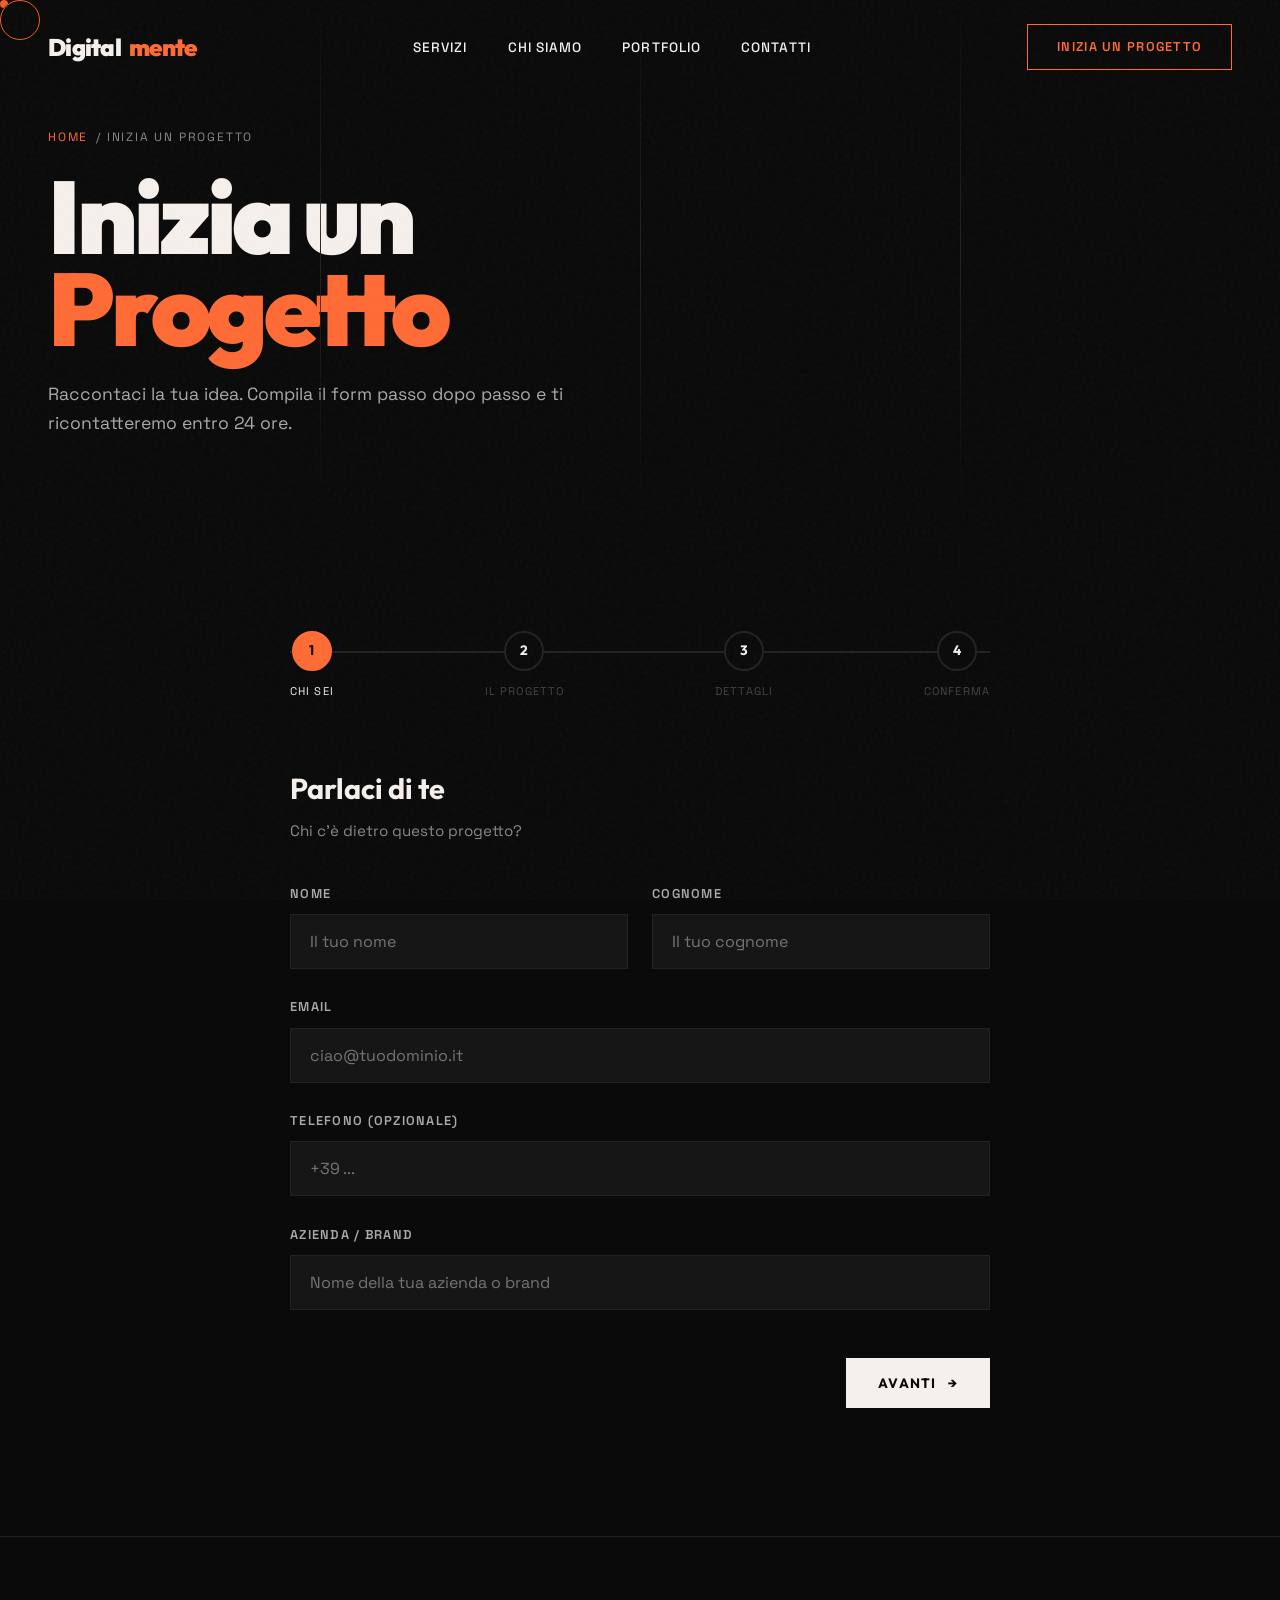
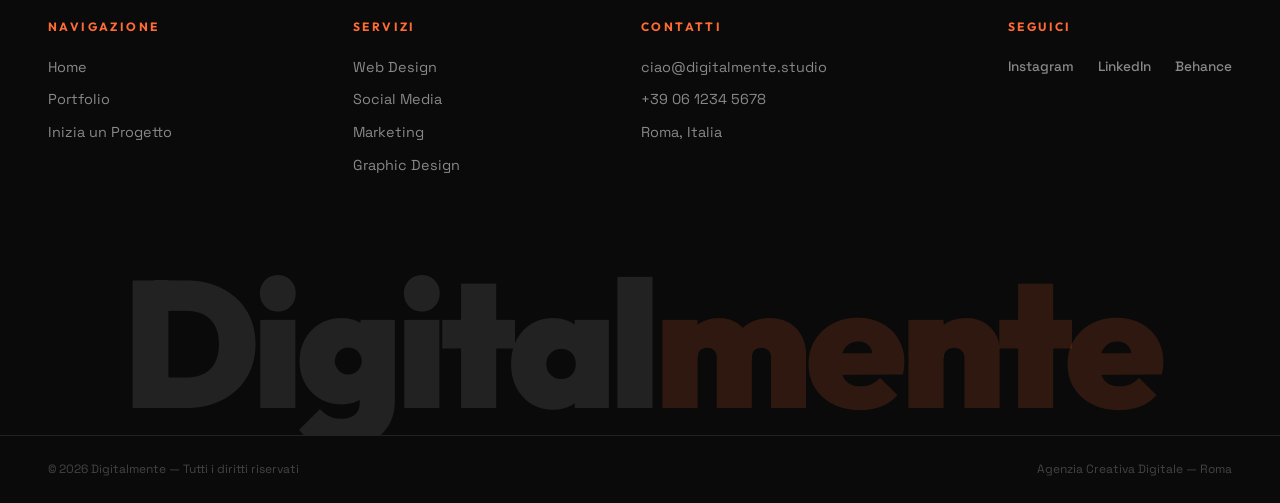
==== inizia-progetto.html @ ca7d23b8 "✨ Digitalmente — Sito completo agenzia creativa digitale - Homepage con hero animato, servizi, chi s" ====
<!DOCTYPE html>
<html lang="it">
<head>
  <meta charset="UTF-8">
  <meta name="viewport" content="width=device-width, initial-scale=1.0">
  <title>Inizia un Progetto — Digitalmente</title>
  <meta name="description" content="Raccontaci la tua idea e trasformiamola insieme in un progetto digitale straordinario. Compila il form e ti ricontatteremo.">
  <link rel="icon" type="image/svg+xml" href="data:image/svg+xml,%3Csvg xmlns='http://www.w3.org/2000/svg' viewBox='0 0 32 32'%3E%3Crect width='32' height='32' rx='6' fill='%23FF6B35'/%3E%3Ctext x='50%25' y='55%25' dominant-baseline='middle' text-anchor='middle' fill='white' font-family='sans-serif' font-weight='900' font-size='20'%3ED%3C/text%3E%3C/svg%3E">
  <link rel="stylesheet" href="style.css">
</head>
<body>
  <div class="grain-overlay"></div>
  <div class="cursor-dot" id="cursorDot"></div>
  <div class="cursor-outline" id="cursorOutline"></div>

  <!-- Navigation -->
  <nav class="nav" id="nav">
    <a href="index.html" class="nav-logo">Digital<span class="accent">mente</span></a>
    <ul class="nav-links">
      <li><a href="index.html#servizi" data-hover>Servizi</a></li>
      <li><a href="index.html#chi-siamo" data-hover>Chi Siamo</a></li>
      <li><a href="portfolio.html" data-hover>Portfolio</a></li>
      <li><a href="index.html#contatti" data-hover>Contatti</a></li>
    </ul>
    <a href="inizia-progetto.html" class="nav-cta" data-hover>Inizia un progetto</a>
    <button class="menu-toggle" id="menuToggle" aria-label="Menu"><span></span><span></span><span></span></button>
  </nav>
  <div class="mobile-menu" id="mobileMenu">
    <a href="index.html">Home</a>
    <a href="index.html#servizi">Servizi</a>
    <a href="portfolio.html">Portfolio</a>
    <a href="index.html#contatti">Contatti</a>
  </div>

  <!-- Page Hero -->
  <section class="page-hero">
    <div class="hero-bg-line"></div>
    <div class="hero-bg-line"></div>
    <div class="hero-bg-line"></div>
    <div class="breadcrumb"><a href="index.html">Home</a> / Inizia un Progetto</div>
    <h1 class="page-hero-title">Inizia un<br><span class="accent-text">Progetto</span></h1>
    <p class="page-hero-subtitle">Raccontaci la tua idea. Compila il form passo dopo passo e ti ricontatteremo entro 24 ore.</p>
  </section>

  <!-- Multi-Step Form -->
  <section class="section">
    <div class="form-container">
      <div class="form-progress" id="formProgress">
        <div class="form-progress-fill" id="progressFill" style="width: 0%"></div>
        <div class="progress-step active" data-step="1">
          <div class="progress-dot">1</div>
          <span class="progress-label">Chi sei</span>
        </div>
        <div class="progress-step" data-step="2">
          <div class="progress-dot">2</div>
          <span class="progress-label">Il progetto</span>
        </div>
        <div class="progress-step" data-step="3">
          <div class="progress-dot">3</div>
          <span class="progress-label">Dettagli</span>
        </div>
        <div class="progress-step" data-step="4">
          <div class="progress-dot">4</div>
          <span class="progress-label">Conferma</span>
        </div>
      </div>

      <!-- Step 1: Chi sei -->
      <div class="form-step active" id="step1">
        <h3>Parlaci di te</h3>
        <p class="form-subtitle">Chi c'è dietro questo progetto?</p>
        <div class="form-row">
          <div class="form-group">
            <label for="nome">Nome</label>
            <input type="text" id="nome" placeholder="Il tuo nome">
          </div>
          <div class="form-group">
            <label for="cognome">Cognome</label>
            <input type="text" id="cognome" placeholder="Il tuo cognome">
          </div>
        </div>
        <div class="form-group">
          <label for="email">Email</label>
          <input type="email" id="email" placeholder="ciao@tuodominio.it">
        </div>
        <div class="form-group">
          <label for="telefono">Telefono (opzionale)</label>
          <input type="tel" id="telefono" placeholder="+39 ...">
        </div>
        <div class="form-group">
          <label for="azienda">Azienda / Brand</label>
          <input type="text" id="azienda" placeholder="Nome della tua azienda o brand">
        </div>
        <div class="form-nav">
          <button class="btn-next" onclick="nextStep(2)">Avanti <span>→</span></button>
        </div>
      </div>

      <!-- Step 2: Il Progetto -->
      <div class="form-step" id="step2">
        <h3>Cosa ti serve?</h3>
        <p class="form-subtitle">Seleziona i servizi che ti interessano</p>
        <div class="service-options">
          <div class="service-option">
            <input type="checkbox" id="svc-web" name="servizi" value="web">
            <label for="svc-web" class="service-option-label"><span class="check-icon">✓</span> Sito Web</label>
          </div>
          <div class="service-option">
            <input type="checkbox" id="svc-social" name="servizi" value="social">
            <label for="svc-social" class="service-option-label"><span class="check-icon">✓</span> Social Media</label>
          </div>
          <div class="service-option">
            <input type="checkbox" id="svc-marketing" name="servizi" value="marketing">
            <label for="svc-marketing" class="service-option-label"><span class="check-icon">✓</span> Marketing Online</label>
          </div>
          <div class="service-option">
            <input type="checkbox" id="svc-design" name="servizi" value="design">
            <label for="svc-design" class="service-option-label"><span class="check-icon">✓</span> Graphic Design</label>
          </div>
        </div>
        <div class="form-group" style="margin-top: 2rem;">
          <label for="budget">Budget indicativo</label>
          <select id="budget">
            <option value="">Seleziona un range</option>
            <option value="small">€1.000 — €3.000</option>
            <option value="medium">€3.000 — €8.000</option>
            <option value="large">€8.000 — €15.000</option>
            <option value="enterprise">€15.000+</option>
          </select>
        </div>
        <div class="form-nav">
          <button class="btn-prev" onclick="prevStep(1)"><span>←</span> Indietro</button>
          <button class="btn-next" onclick="nextStep(3)">Avanti <span>→</span></button>
        </div>
      </div>

      <!-- Step 3: Dettagli -->
      <div class="form-step" id="step3">
        <h3>Raccontaci di più</h3>
        <p class="form-subtitle">Descrivici la tua visione</p>
        <div class="form-group">
          <label for="descrizione">Descrizione del progetto</label>
          <textarea id="descrizione" placeholder="Raccontaci la tua idea, i tuoi obiettivi e qualsiasi dettaglio utile..."></textarea>
        </div>
        <div class="form-group">
          <label for="tempistiche">Tempistiche desiderate</label>
          <select id="tempistiche">
            <option value="">Seleziona</option>
            <option value="urgent">Urgente (entro 2 settimane)</option>
            <option value="normal">Standard (1-2 mesi)</option>
            <option value="flexible">Flessibile (3+ mesi)</option>
          </select>
        </div>
        <div class="form-group">
          <label for="riferimenti">Link di riferimento o ispirazioni (opzionale)</label>
          <input type="text" id="riferimenti" placeholder="https://esempio.com">
        </div>
        <div class="form-nav">
          <button class="btn-prev" onclick="prevStep(2)"><span>←</span> Indietro</button>
          <button class="btn-next" onclick="nextStep(4)">Avanti <span>→</span></button>
        </div>
      </div>

      <!-- Step 4: Conferma -->
      <div class="form-step" id="step4">
        <h3>Tutto pronto!</h3>
        <p class="form-subtitle">Controlla i dati e invia la tua richiesta</p>
        <div id="riepilogo" style="background: var(--black-card); border: 1px solid var(--black-border); padding: 2rem; margin-bottom: 2rem;">
          <p style="color: var(--gray-light); line-height: 1.8;" id="riepilogoContent">I dati del tuo progetto appariranno qui...</p>
        </div>
        <div class="form-nav">
          <button class="btn-prev" onclick="prevStep(3)"><span>←</span> Indietro</button>
          <button class="btn-submit" onclick="submitForm()">Invia richiesta <span>→</span></button>
        </div>
      </div>

      <!-- Success -->
      <div class="form-success" id="formSuccess">
        <div class="success-icon">✓</div>
        <h3>Richiesta inviata!</h3>
        <p>Grazie per averci contattato. Il nostro team ti risponderà entro 24 ore.</p>
        <a href="index.html" class="contact-cta" style="margin-top: 2rem; display: inline-flex;" data-hover>
          <span>Torna alla home</span>
        </a>
      </div>
    </div>
  </section>

  <!-- Footer -->
  <footer class="footer">
    <div class="footer-top">
      <div class="footer-col"><h4>Navigazione</h4><a href="index.html">Home</a><a href="portfolio.html">Portfolio</a><a href="inizia-progetto.html">Inizia un Progetto</a></div>
      <div class="footer-col"><h4>Servizi</h4><a href="servizi/web-design.html">Web Design</a><a href="servizi/social-media.html">Social Media</a><a href="servizi/marketing.html">Marketing</a><a href="servizi/graphic-design.html">Graphic Design</a></div>
      <div class="footer-col"><h4>Contatti</h4><p>ciao@digitalmente.studio</p><p>+39 06 1234 5678</p><p>Roma, Italia</p></div>
      <div class="footer-col"><h4>Seguici</h4><div class="footer-social"><a href="#">Instagram</a><a href="#">LinkedIn</a><a href="#">Behance</a></div></div>
    </div>
    <div class="footer-wordmark">Digital<span class="accent">mente</span></div>
    <div class="footer-bottom"><span>© 2026 Digitalmente — Tutti i diritti riservati</span><span>Agenzia Creativa Digitale — Roma</span></div>
  </footer>

  <script src="main.js"></script>
  <script>
    // Multi-step form logic
    let currentStep = 1;
    const totalSteps = 4;

    function nextStep(step) {
      document.getElementById('step' + currentStep).classList.remove('active');
      document.getElementById('step' + step).classList.add('active');
      currentStep = step;
      updateProgress();
      if (step === 4) buildRiepilogo();
    }
    function prevStep(step) {
      document.getElementById('step' + currentStep).classList.remove('active');
      document.getElementById('step' + step).classList.add('active');
      currentStep = step;
      updateProgress();
    }
    function updateProgress() {
      const fill = ((currentStep - 1) / (totalSteps - 1)) * 100;
      document.getElementById('progressFill').style.width = fill + '%';
      document.querySelectorAll('.progress-step').forEach(s => {
        const n = parseInt(s.dataset.step);
        s.classList.remove('active', 'completed');
        if (n === currentStep) s.classList.add('active');
        if (n < currentStep) s.classList.add('completed');
      });
    }
    function buildRiepilogo() {
      const nome = document.getElementById('nome').value || '—';
      const cognome = document.getElementById('cognome').value || '—';
      const email = document.getElementById('email').value || '—';
      const azienda = document.getElementById('azienda').value || '—';
      const servizi = [...document.querySelectorAll('input[name="servizi"]:checked')].map(c => c.nextElementSibling.textContent.trim()).join(', ') || '—';
      const budget = document.getElementById('budget').selectedOptions[0]?.text || '—';
      const desc = document.getElementById('descrizione').value || '—';
      document.getElementById('riepilogoContent').innerHTML = `
        <strong style="color:var(--accent)">Nome:</strong> ${nome} ${cognome}<br>
        <strong style="color:var(--accent)">Email:</strong> ${email}<br>
        <strong style="color:var(--accent)">Azienda:</strong> ${azienda}<br>
        <strong style="color:var(--accent)">Servizi:</strong> ${servizi}<br>
        <strong style="color:var(--accent)">Budget:</strong> ${budget}<br>
        <strong style="color:var(--accent)">Descrizione:</strong> ${desc}
      `;
    }
    function submitForm() {
      document.querySelectorAll('.form-step').forEach(s => s.classList.remove('active'));
      document.querySelector('.form-progress').style.display = 'none';
      document.getElementById('formSuccess').classList.add('active');
    }
  </script>
</body>
</html>
---- style.css ----
/* ============================================
   DIGITALMENTE — Design System
   Maximalist Editorial × Tech Studio
   ============================================ */

@import url('https://fonts.googleapis.com/css2?family=Space+Grotesk:wght@300;400;500;600;700&family=Outfit:wght@100;200;300;400;500;600;700;800;900&family=Inter:wght@300;400;500;600&display=swap');

/* --- Custom Properties --- */
:root {
  --black: #0a0a0a;
  --black-light: #111111;
  --black-card: #161616;
  --black-border: #222222;
  --white: #f5f0eb;
  --white-pure: #ffffff;
  --gray: #888888;
  --gray-light: #aaaaaa;
  --gray-dark: #444444;
  --accent: #FF6B35;
  --accent-glow: #FF8C5A;
  --accent-deep: #E55A2B;
  --coral: #FF6B6B;
  --electric-blue: #4361EE;
  --amber: #FFB347;
  --font-display: 'Outfit', sans-serif;
  --font-body: 'Space Grotesk', sans-serif;
  --font-mono: 'Inter', sans-serif;
  --ease-out-expo: cubic-bezier(0.16, 1, 0.3, 1);
  --ease-out-quart: cubic-bezier(0.25, 1, 0.5, 1);
}

/* --- Reset & Base --- */
*, *::before, *::after { margin: 0; padding: 0; box-sizing: border-box; }

html {
  scroll-behavior: smooth;
  scrollbar-width: thin;
  scrollbar-color: var(--accent) var(--black);
  overflow-x: hidden;
}

body {
  font-family: var(--font-body);
  background: var(--black);
  color: var(--white);
  line-height: 1.6;
  overflow-x: hidden;
  cursor: default;
  -webkit-font-smoothing: antialiased;
  -moz-osx-font-smoothing: grayscale;
}

::-webkit-scrollbar { width: 6px; }
::-webkit-scrollbar-track { background: var(--black); }
::-webkit-scrollbar-thumb { background: var(--accent); border-radius: 3px; }

a { color: inherit; text-decoration: none; }
img { max-width: 100%; display: block; }
button { font-family: inherit; cursor: pointer; border: none; background: none; color: inherit; }

/* --- Custom Cursor --- */
.cursor-dot {
  width: 8px; height: 8px;
  background: var(--accent);
  border-radius: 50%;
  position: fixed; top: 0; left: 0;
  pointer-events: none;
  z-index: 10000;
  mix-blend-mode: difference;
  transition: transform 0.15s var(--ease-out-expo);
}
.cursor-outline {
  width: 40px; height: 40px;
  border: 1.5px solid var(--accent);
  border-radius: 50%;
  position: fixed; top: 0; left: 0;
  pointer-events: none;
  z-index: 10000;
  mix-blend-mode: difference;
  transition: transform 0.3s var(--ease-out-expo), width 0.3s, height 0.3s, border-color 0.3s;
}
.cursor-outline.hovering {
  width: 60px; height: 60px;
  border-color: var(--accent-glow);
}

/* --- Grain Overlay --- */
.grain-overlay {
  position: fixed; inset: 0;
  pointer-events: none;
  z-index: 9999;
  opacity: 0.03;
  background-image: url("data:image/svg+xml,%3Csvg viewBox='0 0 256 256' xmlns='http://www.w3.org/2000/svg'%3E%3Cfilter id='n'%3E%3CfeTurbulence type='fractalNoise' baseFrequency='0.9' numOctaves='4' stitchTiles='stitch'/%3E%3C/filter%3E%3Crect width='100%25' height='100%25' filter='url(%23n)'/%3E%3C/svg%3E");
}

/* --- Loading Screen --- */
.loader {
  position: fixed; inset: 0;
  background: var(--black);
  z-index: 9998;
  display: flex;
  flex-direction: column;
  align-items: center;
  justify-content: center;
  transition: opacity 0.8s var(--ease-out-expo), visibility 0.8s;
}
.loader.hidden { opacity: 0; visibility: hidden; pointer-events: none; }
.loader-text {
  font-family: var(--font-display);
  font-size: clamp(2rem, 6vw, 5rem);
  font-weight: 900;
  letter-spacing: -0.03em;
  overflow: hidden;
}
.loader-text span {
  display: inline-block;
  transform: translateY(120%);
  animation: loaderReveal 0.6s var(--ease-out-expo) forwards;
}
@keyframes loaderReveal {
  to { transform: translateY(0); }
}
.loader-bar {
  width: 200px; height: 2px;
  background: var(--black-border);
  margin-top: 2rem;
  border-radius: 2px;
  overflow: hidden;
}
.loader-bar-fill {
  height: 100%;
  background: var(--accent);
  width: 0%;
  animation: loaderFill 2s var(--ease-out-expo) forwards;
}
@keyframes loaderFill { to { width: 100%; } }

/* --- Navigation --- */
.nav {
  position: fixed;
  top: 0; left: 0; right: 0;
  z-index: 1000;
  padding: 1.5rem 3rem;
  display: flex;
  align-items: center;
  justify-content: space-between;
  transition: background 0.4s, backdrop-filter 0.4s, padding 0.4s;
}
.nav.scrolled {
  background: rgba(10, 10, 10, 0.85);
  backdrop-filter: blur(20px);
  padding: 1rem 3rem;
  border-bottom: 1px solid var(--black-border);
}
.nav-logo {
  font-family: var(--font-display);
  font-weight: 900;
  font-size: 1.5rem;
  letter-spacing: -0.03em;
  display: flex;
  align-items: center;
  gap: 0.5rem;
}
.nav-logo .accent { color: var(--accent); }
.nav-links { display: flex; gap: 2.5rem; list-style: none; }
.nav-links a {
  font-size: 0.85rem;
  font-weight: 500;
  letter-spacing: 0.08em;
  text-transform: uppercase;
  position: relative;
  padding: 0.25rem 0;
  transition: color 0.3s;
}
.nav-links a::after {
  content: '';
  position: absolute;
  bottom: 0; left: 0;
  width: 0; height: 1.5px;
  background: var(--accent);
  transition: width 0.4s var(--ease-out-expo);
}
.nav-links a:hover { color: var(--accent); }
.nav-links a:hover::after { width: 100%; }

.nav-cta {
  font-size: 0.8rem;
  font-weight: 600;
  letter-spacing: 0.1em;
  text-transform: uppercase;
  padding: 0.75rem 1.8rem;
  border: 1.5px solid var(--accent);
  color: var(--accent);
  transition: all 0.4s var(--ease-out-expo);
}
.nav-cta:hover {
  background: var(--accent);
  color: var(--black);
}

/* Mobile Menu */
.menu-toggle {
  display: none;
  flex-direction: column;
  gap: 6px;
  z-index: 1001;
}
.menu-toggle span {
  width: 28px; height: 2px;
  background: var(--white);
  transition: all 0.4s var(--ease-out-expo);
}
.menu-toggle.active span:nth-child(1) { transform: rotate(45deg) translate(5px, 6px); }
.menu-toggle.active span:nth-child(2) { opacity: 0; }
.menu-toggle.active span:nth-child(3) { transform: rotate(-45deg) translate(5px, -6px); }

.mobile-menu {
  display: none;
  position: fixed; inset: 0;
  background: var(--black);
  z-index: 999;
  flex-direction: column;
  align-items: center;
  justify-content: center;
  gap: 2rem;
  opacity: 0;
  visibility: hidden;
  transition: all 0.5s var(--ease-out-expo);
}
.mobile-menu.active { opacity: 1; visibility: visible; }
.mobile-menu a {
  font-family: var(--font-display);
  font-size: 2.5rem;
  font-weight: 700;
  letter-spacing: -0.02em;
  transition: color 0.3s;
}
.mobile-menu a:hover { color: var(--accent); }

/* --- Hero Section --- */
.hero {
  min-height: 100vh;
  display: flex;
  flex-direction: column;
  justify-content: center;
  padding: 8rem 3rem 4rem;
  position: relative;
  overflow: hidden;
}
.hero-bg-line {
  position: absolute;
  width: 1px;
  height: 100%;
  background: linear-gradient(to bottom, transparent, var(--black-border), transparent);
  top: 0;
}
.hero-bg-line:nth-child(1) { left: 20%; }
.hero-bg-line:nth-child(2) { left: 40%; }
.hero-bg-line:nth-child(3) { left: 60%; }
.hero-bg-line:nth-child(4) { left: 80%; }

.hero-label {
  font-size: 0.75rem;
  font-weight: 600;
  letter-spacing: 0.25em;
  text-transform: uppercase;
  color: var(--accent);
  margin-bottom: 2rem;
  display: flex;
  align-items: center;
  gap: 1rem;
}
.hero-label::before {
  content: '';
  width: 40px; height: 1.5px;
  background: var(--accent);
}

.hero-title {
  font-family: var(--font-display);
  font-weight: 900;
  font-size: clamp(3.5rem, 10vw, 9rem);
  line-height: 0.9;
  letter-spacing: -0.04em;
  margin-bottom: 2rem;
  max-width: 1100px;
}
.hero-title .line {
  display: block;
  overflow: hidden;
}
.hero-title .line-inner {
  display: block;
  transform: translateY(110%);
  transition: transform 1s var(--ease-out-expo);
}
.hero-title .line-inner.visible {
  transform: translateY(0);
}
.hero-title .stroke-text {
  -webkit-text-stroke: 2px var(--white);
  color: transparent;
}
.hero-title .accent-text { color: var(--accent); }

.hero-bottom {
  display: flex;
  align-items: flex-end;
  justify-content: space-between;
  margin-top: auto;
  padding-top: 4rem;
}
.hero-description {
  max-width: 420px;
  font-size: 1.05rem;
  color: var(--gray-light);
  line-height: 1.7;
}
.hero-scroll {
  display: flex;
  flex-direction: column;
  align-items: center;
  gap: 0.75rem;
  font-size: 0.7rem;
  letter-spacing: 0.2em;
  text-transform: uppercase;
  color: var(--gray);
}
.hero-scroll-line {
  width: 1px; height: 60px;
  background: var(--gray-dark);
  position: relative;
  overflow: hidden;
}
.hero-scroll-line::after {
  content: '';
  position: absolute;
  top: -100%; left: 0;
  width: 100%; height: 100%;
  background: var(--accent);
  animation: scrollLine 2s ease-in-out infinite;
}
@keyframes scrollLine {
  0% { top: -100%; }
  50% { top: 100%; }
  100% { top: 100%; }
}

/* Floating geometric shapes */
.hero-shape {
  position: absolute;
  opacity: 0.06;
  pointer-events: none;
}
.hero-shape-1 {
  width: 400px; height: 400px;
  border: 1px solid var(--accent);
  border-radius: 50%;
  right: -100px; top: 15%;
  animation: floatSlow 20s ease-in-out infinite;
}
.hero-shape-2 {
  width: 200px; height: 200px;
  border: 1px solid var(--white);
  right: 10%; bottom: 20%;
  transform: rotate(45deg);
  animation: floatSlow 15s ease-in-out infinite reverse;
}
@keyframes floatSlow {
  0%, 100% { transform: translateY(0) rotate(0deg); }
  50% { transform: translateY(-30px) rotate(5deg); }
}

/* --- Section Common --- */
.section {
  padding: 8rem 3rem;
  position: relative;
}
.section-label {
  font-size: 0.7rem;
  font-weight: 600;
  letter-spacing: 0.3em;
  text-transform: uppercase;
  color: var(--accent);
  margin-bottom: 1rem;
  display: flex;
  align-items: center;
  gap: 1rem;
}
.section-label::before {
  content: '';
  width: 30px; height: 1.5px;
  background: var(--accent);
}
.section-title {
  font-family: var(--font-display);
  font-weight: 800;
  font-size: clamp(2.5rem, 5vw, 4.5rem);
  line-height: 1;
  letter-spacing: -0.03em;
  margin-bottom: 3rem;
}

/* --- Marquee --- */
.marquee-section {
  padding: 3rem 0;
  border-top: 1px solid var(--black-border);
  border-bottom: 1px solid var(--black-border);
  overflow: hidden;
}
.marquee-track {
  display: flex;
  gap: 4rem;
  animation: marquee 30s linear infinite;
  width: max-content;
}
.marquee-item {
  font-family: var(--font-display);
  font-size: clamp(1.5rem, 3vw, 3rem);
  font-weight: 800;
  letter-spacing: -0.02em;
  white-space: nowrap;
  color: var(--gray-dark);
  display: flex;
  align-items: center;
  gap: 2rem;
  transition: color 0.3s;
}
.marquee-item:hover { color: var(--accent); }
.marquee-dot {
  width: 8px; height: 8px;
  background: var(--accent);
  border-radius: 50%;
  flex-shrink: 0;
}
@keyframes marquee {
  0% { transform: translateX(0); }
  100% { transform: translateX(-50%); }
}

/* --- Services Section --- */
.services { background: var(--black-light); }
.services-grid {
  display: grid;
  grid-template-columns: repeat(2, 1fr);
  gap: 2px;
  margin-top: 2rem;
}
.service-card {
  background: var(--black);
  padding: 3.5rem 3rem;
  position: relative;
  overflow: hidden;
  transition: all 0.5s var(--ease-out-expo);
  border: 1px solid transparent;
  display: flex;
  flex-direction: column;
  gap: 1.5rem;
}
.service-card::before {
  content: '';
  position: absolute;
  inset: 0;
  background: linear-gradient(135deg, var(--accent), transparent);
  opacity: 0;
  transition: opacity 0.5s;
}
.service-card:hover {
  border-color: var(--accent);
  transform: translateY(-4px);
  box-shadow: 0 20px 60px rgba(255, 107, 53, 0.08);
}
.service-card:hover::before { opacity: 0.03; }
.service-number {
  font-family: var(--font-display);
  font-size: 5rem;
  font-weight: 900;
  color: var(--black-border);
  line-height: 1;
  transition: color 0.5s;
}
.service-card:hover .service-number { color: rgba(255, 107, 53, 0.15); }
.service-icon {
  width: 48px; height: 48px;
  border: 1.5px solid var(--accent);
  display: flex;
  align-items: center;
  justify-content: center;
  font-size: 1.2rem;
  transition: all 0.4s;
}
.service-card:hover .service-icon {
  background: var(--accent);
  color: var(--black);
}
.service-name {
  font-family: var(--font-display);
  font-size: 1.6rem;
  font-weight: 700;
  letter-spacing: -0.02em;
}
.service-desc {
  color: var(--gray);
  font-size: 0.95rem;
  line-height: 1.7;
}
.service-link {
  font-size: 0.8rem;
  font-weight: 600;
  letter-spacing: 0.1em;
  text-transform: uppercase;
  color: var(--accent);
  display: flex;
  align-items: center;
  gap: 0.5rem;
  margin-top: auto;
  transition: gap 0.3s;
}
.service-card:hover .service-link { gap: 1rem; }

/* --- About Section --- */
.about-grid {
  display: grid;
  grid-template-columns: 1fr 1fr;
  gap: 6rem;
  align-items: center;
}
.about-text {
  color: var(--gray-light);
  font-size: 1.1rem;
  line-height: 1.8;
  margin-bottom: 2rem;
}
.about-highlight {
  font-family: var(--font-display);
  font-size: 1.5rem;
  font-weight: 700;
  color: var(--white);
  line-height: 1.4;
  margin-bottom: 2rem;
  border-left: 3px solid var(--accent);
  padding-left: 1.5rem;
}
.about-stats {
  display: flex;
  gap: 3rem;
  margin-top: 3rem;
}
.stat-item { text-align: left; }
.stat-number {
  font-family: var(--font-display);
  font-size: 3rem;
  font-weight: 900;
  color: var(--accent);
  line-height: 1;
}
.stat-label {
  font-size: 0.8rem;
  color: var(--gray);
  text-transform: uppercase;
  letter-spacing: 0.1em;
  margin-top: 0.5rem;
}
.about-visual {
  position: relative;
  height: 500px;
}
.about-img-wrapper {
  position: relative;
  width: 100%; height: 100%;
  overflow: hidden;
}
.about-img-wrapper img {
  width: 100%; height: 100%;
  object-fit: cover;
  filter: grayscale(30%);
  transition: filter 0.5s, transform 0.8s var(--ease-out-expo);
}
.about-img-wrapper:hover img {
  filter: grayscale(0%);
  transform: scale(1.05);
}
.about-badge {
  position: absolute;
  bottom: -20px; right: -20px;
  width: 140px; height: 140px;
  background: var(--accent);
  display: flex;
  flex-direction: column;
  align-items: center;
  justify-content: center;
  color: var(--black);
}
.about-badge .big {
  font-family: var(--font-display);
  font-size: 2.5rem;
  font-weight: 900;
  line-height: 1;
}
.about-badge .small {
  font-size: 0.65rem;
  font-weight: 700;
  text-transform: uppercase;
  letter-spacing: 0.1em;
}

/* --- Portfolio Section --- */
.portfolio { background: var(--black-light); }
.portfolio-grid {
  display: grid;
  grid-template-columns: repeat(3, 1fr);
  gap: 1.5rem;
}
.portfolio-item {
  position: relative;
  overflow: hidden;
  aspect-ratio: 4/3;
  cursor: pointer;
}
.portfolio-item:nth-child(1) { grid-column: span 2; }
.portfolio-item:nth-child(4) { grid-column: span 2; }
.portfolio-item img {
  width: 100%; height: 100%;
  object-fit: cover;
  transition: transform 0.8s var(--ease-out-expo), filter 0.5s;
  filter: brightness(0.7);
}
.portfolio-item:hover img {
  transform: scale(1.08);
  filter: brightness(1);
}
.portfolio-overlay {
  position: absolute;
  inset: 0;
  background: linear-gradient(to top, rgba(10,10,10,0.9) 0%, transparent 60%);
  display: flex;
  flex-direction: column;
  justify-content: flex-end;
  padding: 2rem;
  opacity: 0;
  transform: translateY(10px);
  transition: all 0.5s var(--ease-out-expo);
}
.portfolio-item:hover .portfolio-overlay {
  opacity: 1;
  transform: translateY(0);
}
.portfolio-tag {
  font-size: 0.7rem;
  font-weight: 600;
  letter-spacing: 0.15em;
  text-transform: uppercase;
  color: var(--accent);
  margin-bottom: 0.5rem;
}
.portfolio-name {
  font-family: var(--font-display);
  font-size: 1.4rem;
  font-weight: 700;
}

/* --- Contact Section --- */
.contact {
  min-height: 80vh;
  display: flex;
  flex-direction: column;
  align-items: center;
  justify-content: center;
  text-align: center;
  position: relative;
  background: linear-gradient(to bottom, var(--black), var(--black-light));
}
.contact-title {
  font-family: var(--font-display);
  font-size: clamp(3rem, 7vw, 7rem);
  font-weight: 900;
  letter-spacing: -0.04em;
  line-height: 0.95;
  margin-bottom: 2rem;
}
.contact-title .accent-text { color: var(--accent); }
.contact-subtitle {
  font-size: 1.1rem;
  color: var(--gray-light);
  max-width: 500px;
  margin-bottom: 3rem;
  line-height: 1.7;
}
.contact-cta {
  display: inline-flex;
  align-items: center;
  gap: 1rem;
  padding: 1.2rem 3rem;
  background: var(--accent);
  color: var(--black);
  font-family: var(--font-display);
  font-size: 1rem;
  font-weight: 700;
  letter-spacing: 0.08em;
  text-transform: uppercase;
  transition: all 0.4s var(--ease-out-expo);
  position: relative;
  overflow: hidden;
}
.contact-cta::before {
  content: '';
  position: absolute;
  inset: 0;
  background: var(--white-pure);
  transform: translateX(-101%);
  transition: transform 0.5s var(--ease-out-expo);
}
.contact-cta:hover::before { transform: translateX(0); }
.contact-cta span { position: relative; z-index: 1; }
.contact-cta svg { position: relative; z-index: 1; transition: transform 0.3s; }
.contact-cta:hover svg { transform: translateX(4px); }

.contact-info {
  display: flex;
  gap: 4rem;
  margin-top: 5rem;
  font-size: 0.85rem;
}
.contact-info-item {
  display: flex;
  flex-direction: column;
  gap: 0.3rem;
}
.contact-info-label {
  font-size: 0.7rem;
  font-weight: 600;
  letter-spacing: 0.15em;
  text-transform: uppercase;
  color: var(--accent);
}
.contact-info-value {
  color: var(--gray-light);
  transition: color 0.3s;
}
.contact-info-value:hover { color: var(--white); }

/* --- Footer (Redesigned — Giant Wordmark) --- */
.footer {
  border-top: 1px solid var(--black-border);
  overflow: hidden;
}
.footer-top {
  display: flex;
  justify-content: space-between;
  align-items: flex-start;
  padding: 5rem 3rem 3rem;
  gap: 3rem;
  flex-wrap: wrap;
}
.footer-col h4 {
  font-family: var(--font-display);
  font-size: 0.75rem;
  font-weight: 700;
  letter-spacing: 0.2em;
  text-transform: uppercase;
  color: var(--accent);
  margin-bottom: 1.2rem;
}
.footer-col a, .footer-col p {
  display: block;
  font-size: 0.9rem;
  color: var(--gray);
  margin-bottom: 0.6rem;
  transition: color 0.3s;
}
.footer-col a:hover { color: var(--accent); }
.footer-social {
  display: flex;
  gap: 1.5rem;
  margin-top: 0.5rem;
}
.footer-social a {
  font-size: 0.85rem;
  font-weight: 500;
  transition: color 0.3s;
}
.footer-social a:hover { color: var(--accent); }
.footer-wordmark {
  font-family: var(--font-display);
  font-weight: 900;
  font-size: clamp(4rem, 14vw, 16rem);
  letter-spacing: -0.04em;
  line-height: 0.85;
  color: var(--black-border);
  white-space: nowrap;
  width: 100%;
  text-align: center;
  padding: 2rem 0 1rem;
  transition: color 0.5s;
  user-select: none;
  overflow: hidden;
}
.footer-wordmark:hover { color: var(--gray-dark); }
.footer-wordmark .accent { color: rgba(255, 107, 53, 0.15); }
.footer-bottom {
  display: flex;
  align-items: center;
  justify-content: space-between;
  padding: 1.5rem 3rem;
  border-top: 1px solid var(--black-border);
  font-size: 0.75rem;
  color: var(--gray-dark);
}

/* --- Page Hero (Subpages) --- */
.page-hero {
  min-height: 50vh;
  display: flex;
  flex-direction: column;
  justify-content: flex-end;
  padding: 8rem 3rem 4rem;
  position: relative;
  overflow: hidden;
}
.page-hero .hero-bg-line { position: absolute; width: 1px; height: 100%; background: linear-gradient(to bottom, transparent, var(--black-border), transparent); top: 0; }
.page-hero .hero-bg-line:nth-child(1) { left: 25%; }
.page-hero .hero-bg-line:nth-child(2) { left: 50%; }
.page-hero .hero-bg-line:nth-child(3) { left: 75%; }
.breadcrumb {
  font-size: 0.75rem;
  letter-spacing: 0.15em;
  text-transform: uppercase;
  color: var(--gray);
  margin-bottom: 1.5rem;
  display: flex;
  align-items: center;
  gap: 0.5rem;
}
.breadcrumb a { color: var(--accent); transition: color 0.3s; }
.breadcrumb a:hover { color: var(--accent-glow); }
.page-hero-title {
  font-family: var(--font-display);
  font-weight: 900;
  font-size: clamp(3rem, 8vw, 7rem);
  line-height: 0.9;
  letter-spacing: -0.04em;
}
.page-hero-title .accent-text { color: var(--accent); }
.page-hero-subtitle {
  max-width: 550px;
  font-size: 1.1rem;
  color: var(--gray-light);
  line-height: 1.7;
  margin-top: 1.5rem;
}

/* --- Service Detail Page --- */
.service-detail-intro {
  display: grid;
  grid-template-columns: 1fr 1fr;
  gap: 5rem;
  align-items: center;
}
.service-detail-text h3 {
  font-family: var(--font-display);
  font-size: 2rem;
  font-weight: 700;
  margin-bottom: 1.5rem;
}
.service-detail-text p {
  color: var(--gray-light);
  font-size: 1.05rem;
  line-height: 1.8;
  margin-bottom: 1.5rem;
}
.service-features {
  display: grid;
  grid-template-columns: repeat(3, 1fr);
  gap: 2rem;
  margin-top: 2rem;
}
.feature-card {
  background: var(--black-card);
  border: 1px solid var(--black-border);
  padding: 2.5rem 2rem;
  transition: all 0.4s var(--ease-out-expo);
}
.feature-card:hover {
  border-color: var(--accent);
  transform: translateY(-4px);
}
.feature-card .feature-icon {
  width: 50px; height: 50px;
  border: 1.5px solid var(--accent);
  display: flex;
  align-items: center;
  justify-content: center;
  margin-bottom: 1.5rem;
  font-size: 1.2rem;
  color: var(--accent);
  transition: all 0.4s;
}
.feature-card:hover .feature-icon {
  background: var(--accent);
  color: var(--black);
}
.feature-card h4 {
  font-family: var(--font-display);
  font-size: 1.2rem;
  font-weight: 700;
  margin-bottom: 0.8rem;
}
.feature-card p {
  color: var(--gray);
  font-size: 0.9rem;
  line-height: 1.7;
}
.service-detail-img {
  position: relative;
  overflow: hidden;
  aspect-ratio: 4/3;
}
.service-detail-img img {
  width: 100%; height: 100%;
  object-fit: cover;
  transition: transform 0.8s var(--ease-out-expo);
}
.service-detail-img:hover img { transform: scale(1.05); }
.service-process {
  display: grid;
  grid-template-columns: repeat(4, 1fr);
  gap: 2rem;
  margin-top: 2rem;
}
.process-step {
  text-align: center;
  padding: 2rem;
  position: relative;
}
.process-step::after {
  content: '→';
  position: absolute;
  right: -1rem;
  top: 50%;
  transform: translateY(-50%);
  color: var(--accent);
  font-size: 1.5rem;
}
.process-step:last-child::after { display: none; }
.process-number {
  font-family: var(--font-display);
  font-size: 3.5rem;
  font-weight: 900;
  color: var(--accent);
  opacity: 0.3;
  line-height: 1;
  margin-bottom: 1rem;
}
.process-step h4 {
  font-family: var(--font-display);
  font-size: 1.1rem;
  font-weight: 700;
  margin-bottom: 0.6rem;
}
.process-step p {
  color: var(--gray);
  font-size: 0.85rem;
  line-height: 1.6;
}
.service-cta-banner {
  background: linear-gradient(135deg, var(--accent-deep), var(--accent));
  padding: 5rem 3rem;
  text-align: center;
  position: relative;
  overflow: hidden;
}
.service-cta-banner h3 {
  font-family: var(--font-display);
  font-size: clamp(2rem, 4vw, 3.5rem);
  font-weight: 900;
  color: var(--black);
  margin-bottom: 1rem;
}
.service-cta-banner p {
  color: rgba(10,10,10,0.7);
  font-size: 1.1rem;
  margin-bottom: 2rem;
}
.service-cta-banner .btn-dark {
  display: inline-flex;
  align-items: center;
  gap: 0.75rem;
  padding: 1rem 2.5rem;
  background: var(--black);
  color: var(--white);
  font-family: var(--font-display);
  font-size: 0.9rem;
  font-weight: 700;
  letter-spacing: 0.08em;
  text-transform: uppercase;
  transition: all 0.4s var(--ease-out-expo);
}
.service-cta-banner .btn-dark:hover {
  background: var(--black-light);
  transform: translateY(-2px);
}

/* --- Multi-Step Form Page --- */
.form-container {
  max-width: 700px;
  margin: 0 auto;
}
.form-progress {
  display: flex;
  justify-content: space-between;
  margin-bottom: 4rem;
  position: relative;
}
.form-progress::before {
  content: '';
  position: absolute;
  top: 20px;
  left: 0; right: 0;
  height: 2px;
  background: var(--black-border);
}
.form-progress-fill {
  position: absolute;
  top: 20px;
  left: 0;
  height: 2px;
  background: var(--accent);
  transition: width 0.6s var(--ease-out-expo);
}
.progress-step {
  display: flex;
  flex-direction: column;
  align-items: center;
  gap: 0.75rem;
  position: relative;
  z-index: 1;
}
.progress-dot {
  width: 40px; height: 40px;
  border-radius: 50%;
  border: 2px solid var(--black-border);
  background: var(--black);
  display: flex;
  align-items: center;
  justify-content: center;
  font-family: var(--font-display);
  font-weight: 700;
  font-size: 0.85rem;
  transition: all 0.4s var(--ease-out-expo);
}
.progress-step.active .progress-dot {
  border-color: var(--accent);
  background: var(--accent);
  color: var(--black);
}
.progress-step.completed .progress-dot {
  border-color: var(--accent);
  background: var(--accent);
  color: var(--black);
}
.progress-label {
  font-size: 0.7rem;
  letter-spacing: 0.1em;
  text-transform: uppercase;
  color: var(--gray-dark);
  transition: color 0.3s;
}
.progress-step.active .progress-label,
.progress-step.completed .progress-label { color: var(--white); }

.form-step {
  display: none;
  animation: formFadeIn 0.5s var(--ease-out-expo);
}
.form-step.active { display: block; }
@keyframes formFadeIn {
  from { opacity: 0; transform: translateY(20px); }
  to { opacity: 1; transform: translateY(0); }
}
.form-step h3 {
  font-family: var(--font-display);
  font-size: 1.8rem;
  font-weight: 700;
  margin-bottom: 0.5rem;
}
.form-step .form-subtitle {
  color: var(--gray);
  margin-bottom: 2.5rem;
  font-size: 0.95rem;
}
.form-group {
  margin-bottom: 1.8rem;
}
.form-group label {
  display: block;
  font-size: 0.8rem;
  font-weight: 600;
  letter-spacing: 0.1em;
  text-transform: uppercase;
  color: var(--gray-light);
  margin-bottom: 0.6rem;
}
.form-group input,
.form-group textarea,
.form-group select {
  width: 100%;
  padding: 1rem 1.2rem;
  background: var(--black-card);
  border: 1.5px solid var(--black-border);
  color: var(--white);
  font-family: var(--font-body);
  font-size: 1rem;
  transition: border-color 0.3s;
  outline: none;
  appearance: none;
}
.form-group input:focus,
.form-group textarea:focus,
.form-group select:focus {
  border-color: var(--accent);
}
.form-group textarea { min-height: 140px; resize: vertical; }
.form-group select {
  background-image: url("data:image/svg+xml,%3Csvg xmlns='http://www.w3.org/2000/svg' width='12' height='12' viewBox='0 0 24 24' fill='none' stroke='%23888888' stroke-width='2'%3E%3Cpolyline points='6 9 12 15 18 9'/%3E%3C/svg%3E");
  background-repeat: no-repeat;
  background-position: right 1rem center;
  padding-right: 2.5rem;
}
.form-row {
  display: grid;
  grid-template-columns: 1fr 1fr;
  gap: 1.5rem;
}
.service-options {
  display: grid;
  grid-template-columns: 1fr 1fr;
  gap: 1rem;
}
.service-option {
  position: relative;
}
.service-option input {
  position: absolute;
  opacity: 0;
  width: 0; height: 0;
}
.service-option-label {
  display: flex;
  align-items: center;
  gap: 1rem;
  padding: 1.2rem 1.5rem;
  background: var(--black-card);
  border: 1.5px solid var(--black-border);
  cursor: pointer;
  transition: all 0.3s var(--ease-out-expo);
  font-size: 0.9rem;
  font-weight: 500;
}
.service-option-label .check-icon {
  width: 20px; height: 20px;
  border: 1.5px solid var(--gray-dark);
  border-radius: 3px;
  display: flex;
  align-items: center;
  justify-content: center;
  transition: all 0.3s;
  flex-shrink: 0;
}
.service-option input:checked + .service-option-label {
  border-color: var(--accent);
  background: rgba(255, 107, 53, 0.05);
}
.service-option input:checked + .service-option-label .check-icon {
  background: var(--accent);
  border-color: var(--accent);
}
.form-nav {
  display: flex;
  justify-content: space-between;
  margin-top: 3rem;
  gap: 1rem;
}
.btn-prev, .btn-next, .btn-submit {
  display: inline-flex;
  align-items: center;
  gap: 0.75rem;
  padding: 1rem 2rem;
  font-family: var(--font-display);
  font-size: 0.85rem;
  font-weight: 700;
  letter-spacing: 0.08em;
  text-transform: uppercase;
  transition: all 0.4s var(--ease-out-expo);
  cursor: pointer;
}
.btn-prev {
  background: transparent;
  border: 1.5px solid var(--black-border);
  color: var(--gray-light);
}
.btn-prev:hover { border-color: var(--white); color: var(--white); }
.btn-next {
  background: var(--white);
  color: var(--black);
  border: none;
  margin-left: auto;
}
.btn-next:hover { background: var(--accent); }
.btn-submit {
  background: var(--accent);
  color: var(--black);
  border: none;
  margin-left: auto;
}
.btn-submit:hover { background: var(--accent-glow); }
.form-success {
  text-align: center;
  padding: 4rem 2rem;
  display: none;
}
.form-success.active { display: block; animation: formFadeIn 0.5s var(--ease-out-expo); }
.form-success .success-icon {
  width: 80px; height: 80px;
  border: 2px solid var(--accent);
  border-radius: 50%;
  display: flex;
  align-items: center;
  justify-content: center;
  margin: 0 auto 2rem;
  font-size: 2rem;
  color: var(--accent);
}
.form-success h3 {
  font-family: var(--font-display);
  font-size: 2.5rem;
  font-weight: 800;
  margin-bottom: 1rem;
}
.form-success p { color: var(--gray-light); font-size: 1.05rem; }

/* --- Full Portfolio Page --- */
.portfolio-filters {
  display: flex;
  gap: 1rem;
  margin-bottom: 3rem;
  flex-wrap: wrap;
}
.filter-btn {
  padding: 0.6rem 1.5rem;
  font-size: 0.8rem;
  font-weight: 600;
  letter-spacing: 0.1em;
  text-transform: uppercase;
  border: 1.5px solid var(--black-border);
  background: transparent;
  color: var(--gray);
  transition: all 0.3s var(--ease-out-expo);
  cursor: pointer;
}
.filter-btn:hover, .filter-btn.active {
  border-color: var(--accent);
  color: var(--accent);
  background: rgba(255,107,53,0.05);
}
.portfolio-full-grid {
  display: grid;
  grid-template-columns: repeat(3, 1fr);
  gap: 1.5rem;
}
.portfolio-full-grid .portfolio-item {
  aspect-ratio: 4/3;
}
.portfolio-full-grid .portfolio-item.wide { grid-column: span 2; }
.portfolio-full-grid .portfolio-item.tall { grid-row: span 2; aspect-ratio: auto; }

/* --- Scroll Reveal --- */
.reveal {
  opacity: 0;
  transform: translateY(50px);
  transition: opacity 0.8s var(--ease-out-expo), transform 0.8s var(--ease-out-expo);
}
.reveal.visible {
  opacity: 1;
  transform: translateY(0);
}
.reveal-delay-1 { transition-delay: 0.1s; }
.reveal-delay-2 { transition-delay: 0.2s; }
.reveal-delay-3 { transition-delay: 0.3s; }
.reveal-delay-4 { transition-delay: 0.4s; }

/* --- Responsive --- */
@media (max-width: 1024px) {
  .services-grid { grid-template-columns: 1fr; }
  .about-grid { grid-template-columns: 1fr; gap: 3rem; }
  .portfolio-grid { grid-template-columns: repeat(2, 1fr); }
  .portfolio-full-grid { grid-template-columns: repeat(2, 1fr); }
  .portfolio-full-grid .portfolio-item.wide { grid-column: span 1; }
  .portfolio-item:nth-child(1),
  .portfolio-item:nth-child(4) { grid-column: span 1; }
  .service-detail-intro { grid-template-columns: 1fr; gap: 3rem; }
  .service-features { grid-template-columns: repeat(2, 1fr); }
  .service-process { grid-template-columns: repeat(2, 1fr); }
  .process-step::after { display: none; }
}

@media (max-width: 768px) {
  .nav { padding: 1rem 1.5rem; }
  .nav-links, .nav-cta { display: none; }
  .menu-toggle { display: flex; }
  .mobile-menu { display: flex; }
  .hero { padding: 6rem 1.5rem 3rem; }
  .page-hero { padding: 6rem 1.5rem 3rem; min-height: 40vh; }
  .section { padding: 5rem 1.5rem; }
  .hero-bottom { flex-direction: column; gap: 2rem; align-items: flex-start; }
  .hero-scroll { display: none; }
  .portfolio-grid { grid-template-columns: 1fr; }
  .portfolio-full-grid { grid-template-columns: 1fr; }
  .portfolio-full-grid .portfolio-item.wide,
  .portfolio-full-grid .portfolio-item.tall { grid-column: span 1; grid-row: span 1; }
  .about-stats { flex-wrap: wrap; gap: 2rem; }
  .contact-info { flex-direction: column; gap: 2rem; text-align: center; align-items: center; }
  .footer-top { flex-direction: column; padding: 3rem 1.5rem 2rem; }
  .footer-bottom { flex-direction: column; gap: 1rem; text-align: center; padding: 1.5rem; }
  .footer-wordmark { font-size: clamp(3rem, 12vw, 6rem); }
  .cursor-dot, .cursor-outline { display: none; }
  .service-features { grid-template-columns: 1fr; }
  .service-process { grid-template-columns: 1fr; }
  .form-row { grid-template-columns: 1fr; }
  .service-options { grid-template-columns: 1fr; }
  .form-progress { gap: 0; }
  .progress-label { font-size: 0.6rem; }
}
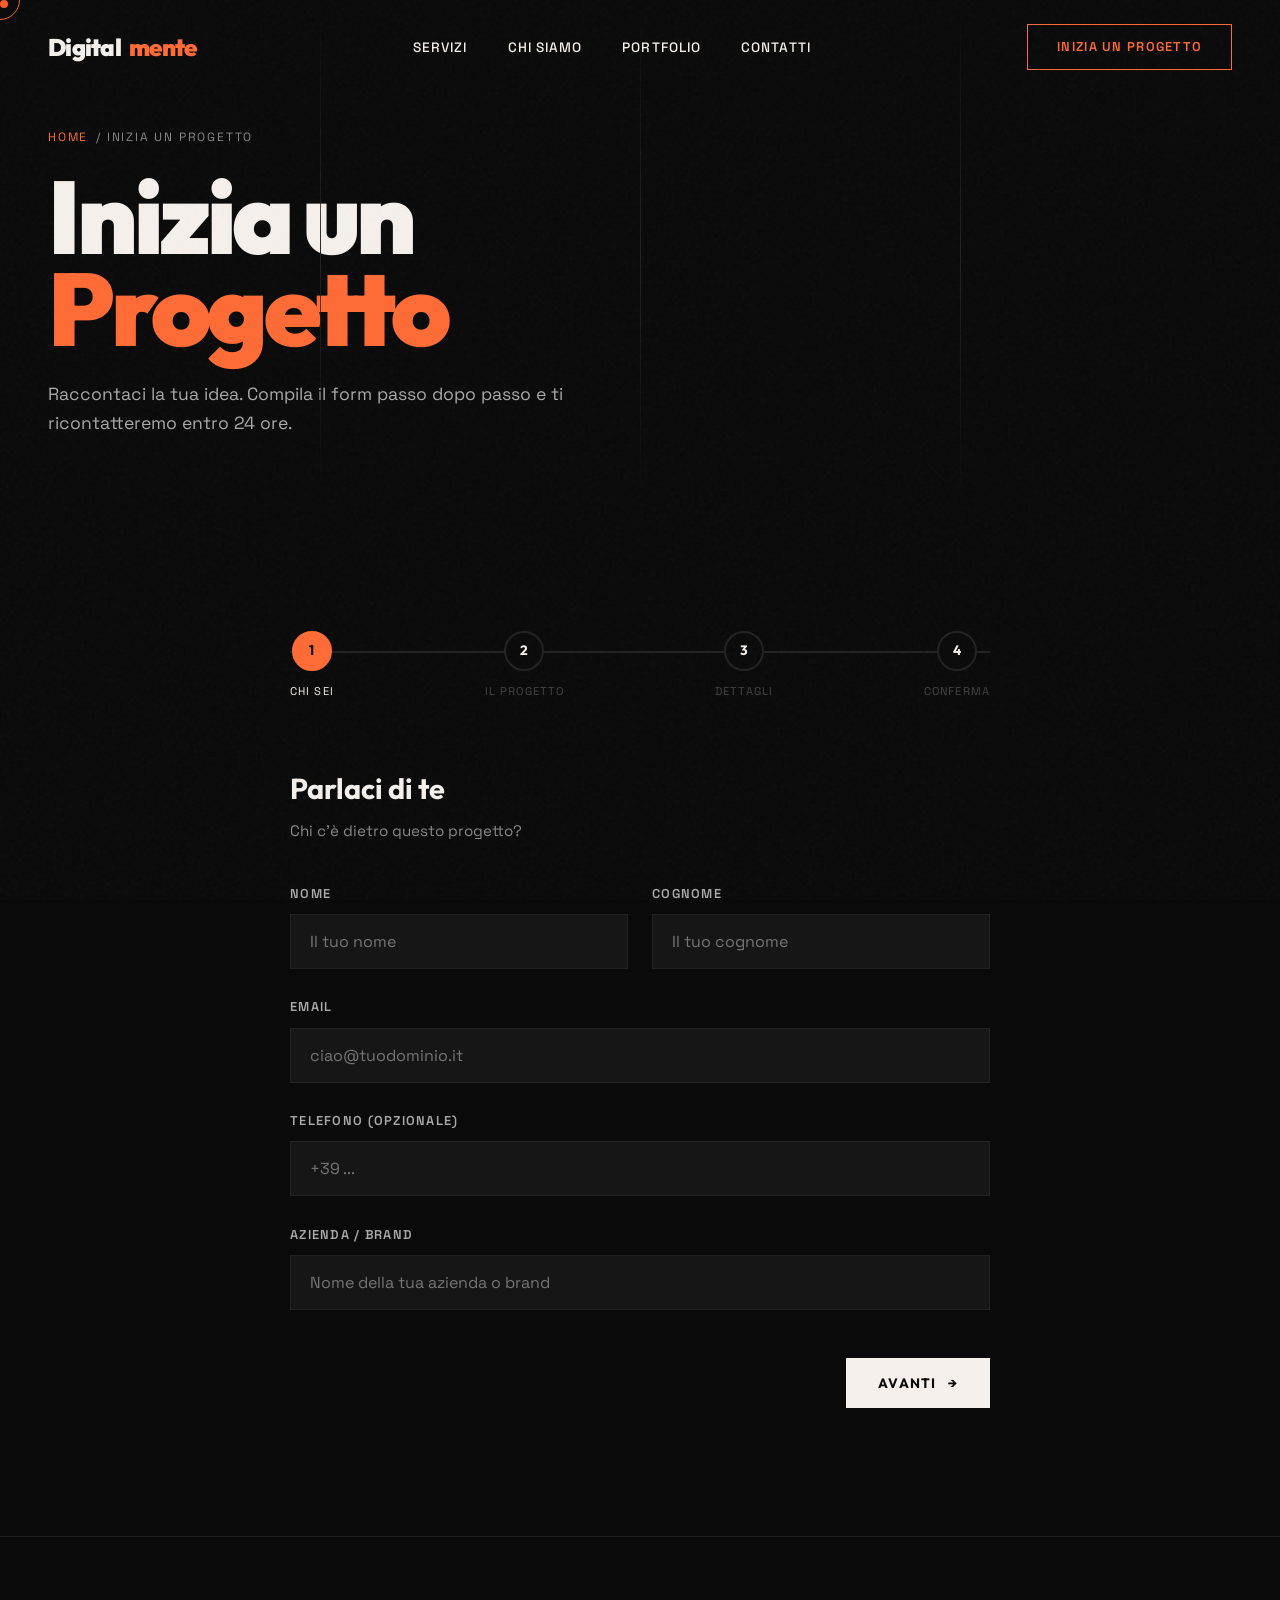
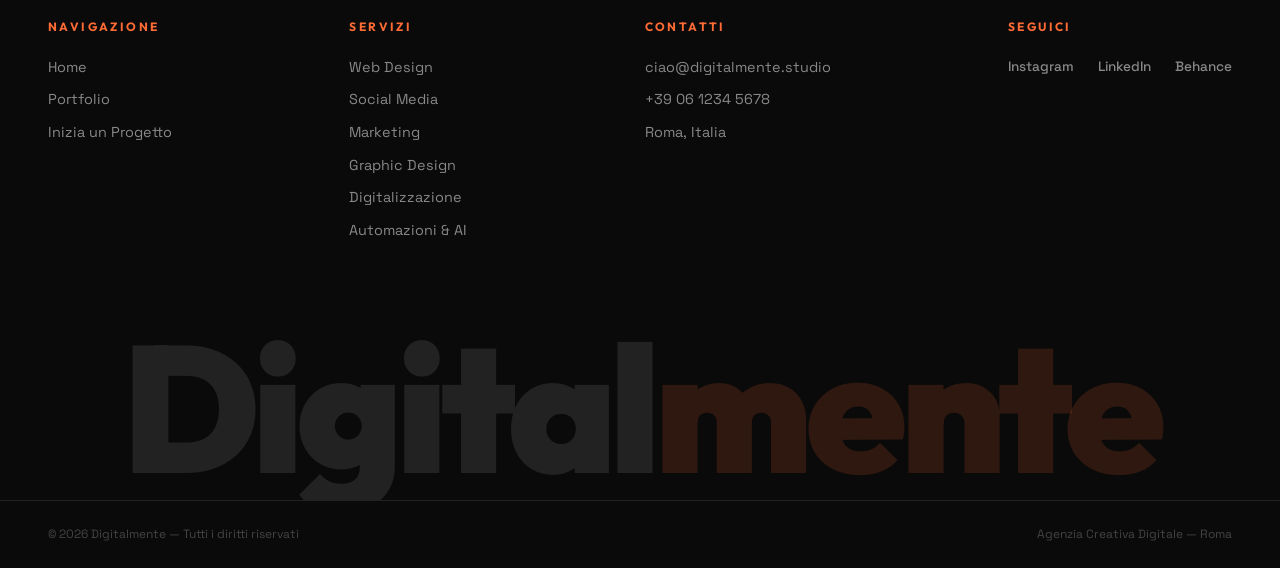
==== commit a6777dd2: "🐛 Fix cursore custom su pagine secondarie + ✨ 2 nuovi servizi Fix: - Risolto bug cursore custom bloc" ====
--- a/inizia-progetto.html
+++ b/inizia-progetto.html
@@ -117,6 +117,14 @@
             <input type="checkbox" id="svc-design" name="servizi" value="design">
             <label for="svc-design" class="service-option-label"><span class="check-icon">✓</span> Graphic Design</label>
           </div>
+          <div class="service-option">
+            <input type="checkbox" id="svc-digital" name="servizi" value="digitalizzazione">
+            <label for="svc-digital" class="service-option-label"><span class="check-icon">✓</span> Digitalizzazione Impresa</label>
+          </div>
+          <div class="service-option">
+            <input type="checkbox" id="svc-ai" name="servizi" value="automazioni-ai">
+            <label for="svc-ai" class="service-option-label"><span class="check-icon">✓</span> Automazioni & AI</label>
+          </div>
         </div>
         <div class="form-group" style="margin-top: 2rem;">
           <label for="budget">Budget indicativo</label>
@@ -190,7 +198,7 @@
   <footer class="footer">
     <div class="footer-top">
       <div class="footer-col"><h4>Navigazione</h4><a href="index.html">Home</a><a href="portfolio.html">Portfolio</a><a href="inizia-progetto.html">Inizia un Progetto</a></div>
-      <div class="footer-col"><h4>Servizi</h4><a href="servizi/web-design.html">Web Design</a><a href="servizi/social-media.html">Social Media</a><a href="servizi/marketing.html">Marketing</a><a href="servizi/graphic-design.html">Graphic Design</a></div>
+      <div class="footer-col"><h4>Servizi</h4><a href="servizi/web-design.html">Web Design</a><a href="servizi/social-media.html">Social Media</a><a href="servizi/marketing.html">Marketing</a><a href="servizi/graphic-design.html">Graphic Design</a><a href="servizi/digitalizzazione.html">Digitalizzazione</a><a href="servizi/automazioni-ai.html">Automazioni & AI</a></div>
       <div class="footer-col"><h4>Contatti</h4><p>ciao@digitalmente.studio</p><p>+39 06 1234 5678</p><p>Roma, Italia</p></div>
       <div class="footer-col"><h4>Seguici</h4><div class="footer-social"><a href="#">Instagram</a><a href="#">LinkedIn</a><a href="#">Behance</a></div></div>
     </div>
--- a/style.css
+++ b/style.css
@@ -442,7 +442,7 @@
 .services { background: var(--black-light); }
 .services-grid {
   display: grid;
-  grid-template-columns: repeat(2, 1fr);
+  grid-template-columns: repeat(3, 1fr);
   gap: 2px;
   margin-top: 2rem;
 }
@@ -1290,7 +1290,7 @@
 
 /* --- Responsive --- */
 @media (max-width: 1024px) {
-  .services-grid { grid-template-columns: 1fr; }
+  .services-grid { grid-template-columns: repeat(2, 1fr); }
   .about-grid { grid-template-columns: 1fr; gap: 3rem; }
   .portfolio-grid { grid-template-columns: repeat(2, 1fr); }
   .portfolio-full-grid { grid-template-columns: repeat(2, 1fr); }
